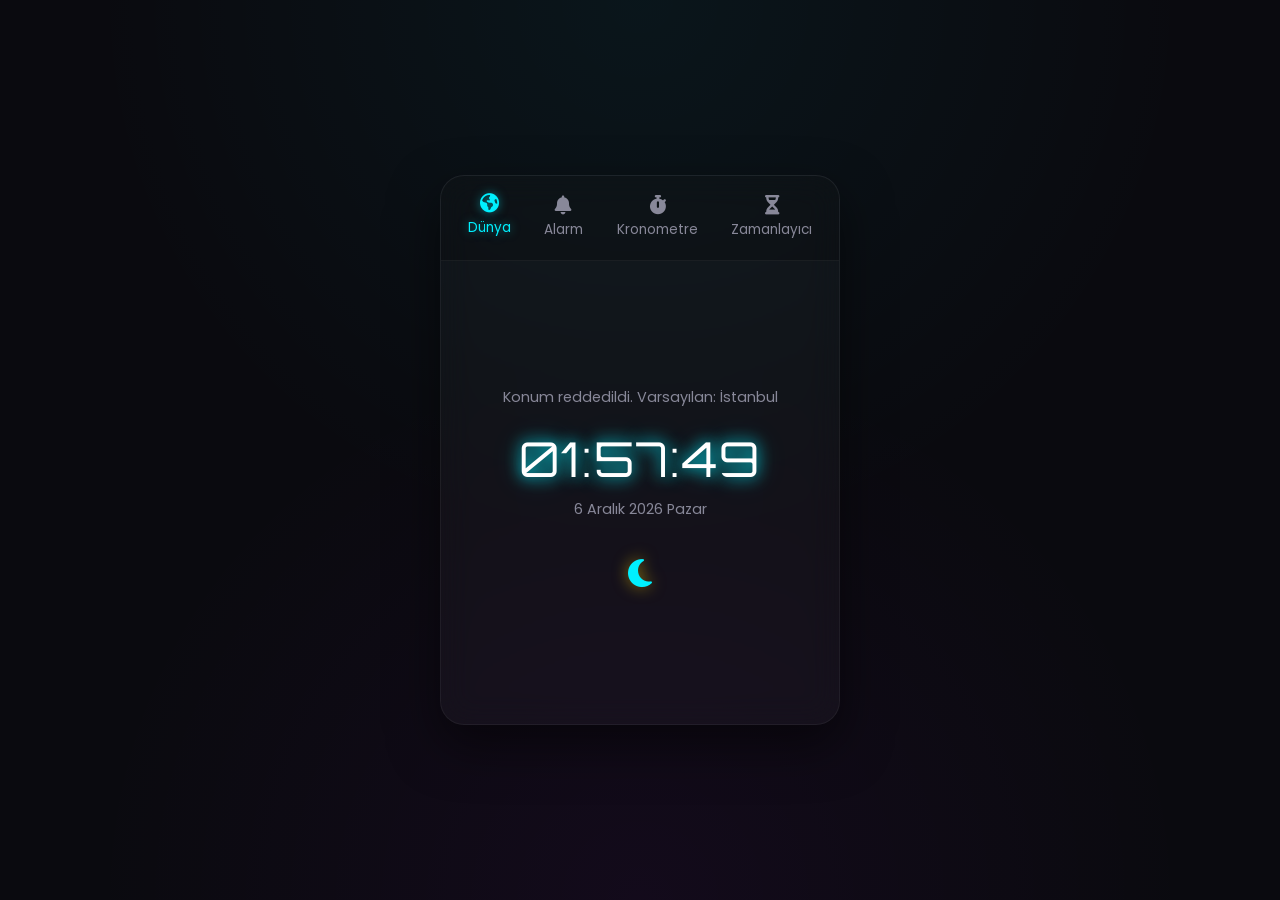
==== saat.html @ dd9979eb "Add files via upload" ====
<!DOCTYPE html>
<html lang="tr">
<head>
    <meta charset="UTF-8">
    <meta name="viewport" content="width=device-width, initial-scale=1.0">
    <title>Zarif Saat Arayüzü</title>
    <link rel="stylesheet" href="style.css">
    <link rel="stylesheet" href="https://cdnjs.cloudflare.com/ajax/libs/font-awesome/6.4.0/css/all.min.css">
</head>
<body>

    <div class="app-container">
        <nav class="tabs">
            <button class="tab-btn active" data-target="world-clock"><i class="fa-solid fa-earth-americas"></i> Dünya</button>
            <button class="tab-btn" data-target="alarm"><i class="fa-solid fa-bell"></i> Alarm</button>
            <button class="tab-btn" data-target="stopwatch"><i class="fa-solid fa-stopwatch"></i> Kronometre</button>
            <button class="tab-btn" data-target="timer"><i class="fa-solid fa-hourglass-half"></i> Zamanlayıcı</button>
        </nav>

        <main class="content-area">
            
            <section id="world-clock" class="panel active">
                <div class="location-status" id="location-status">Konum aranıyor...</div>
                <div class="time-display glow-text" id="current-time">00:00:00</div>
                <div class="date-display" id="current-date">--</div>
                <div class="day-night-indicator" id="dn-indicator">
                    <i class="fa-solid fa-sun"></i>
                </div>
            </section>

            <section id="alarm" class="panel">
                <div class="alarm-ui">
                    <div class="time-setter">
                        <div class="setter-column">
                            <button class="arrow-btn" onclick="adjustTime('hour', 1)"><i class="fa-solid fa-chevron-up"></i></button>
                            <div class="setter-value glow-text" id="alarm-hour">07</div>
                            <button class="arrow-btn" onclick="adjustTime('hour', -1)"><i class="fa-solid fa-chevron-down"></i></button>
                        </div>
                        <span class="colon">:</span>
                        <div class="setter-column">
                            <button class="arrow-btn" onclick="adjustTime('minute', 1)"><i class="fa-solid fa-chevron-up"></i></button>
                            <div class="setter-value glow-text" id="alarm-minute">30</div>
                            <button class="arrow-btn" onclick="adjustTime('minute', -1)"><i class="fa-solid fa-chevron-down"></i></button>
                        </div>
                    </div>
                    <button class="action-btn" id="set-alarm-btn">Alarmı Kur</button>
                </div>
                <div id="active-alarm-text" class="status-text"></div>
            </section>

            <section id="stopwatch" class="panel">
                <div class="time-display glow-text" id="stopwatch-display">00:00:00.00</div>
                <div class="controls">
                    <button class="action-btn" id="sw-start">Başlat</button>
                    <button class="action-btn secondary" id="sw-reset">Sıfırla</button>
                </div>
            </section>

            <section id="timer" class="panel">
                <div class="timer-inputs" id="timer-setup">
                    <input type="number" id="timer-m" placeholder="Dk" min="0" max="59" class="glass-input">
                    <span class="colon">:</span>
                    <input type="number" id="timer-s" placeholder="Sn" min="0" max="59" class="glass-input">
                </div>
                <div class="time-display glow-text hidden" id="timer-display">00:00</div>
                <div class="controls">
                    <button class="action-btn" id="timer-start">Başlat</button>
                    <button class="action-btn secondary" id="timer-reset">İptal</button>
                </div>
            </section>

        </main>
    </div>

    <script src="script.js"></script>
</body>
</html>
---- style.css ----
@import url('https://fonts.googleapis.com/css2?family=Orbitron:wght@400;700&family=Poppins:wght@300;400;600&display=swap');

:root {
    --bg-color: #0a0a0f;
    --panel-bg: rgba(255, 255, 255, 0.03);
    --primary-glow: #00f0ff;
    --secondary-glow: #bc13fe;
    --text-main: #ffffff;
    --text-muted: #888899;
}

* {
    box-sizing: border-box;
    margin: 0;
    padding: 0;
}

body {
    background-color: var(--bg-color);
    color: var(--text-main);
    font-family: 'Poppins', sans-serif;
    display: flex;
    justify-content: center;
    align-items: center;
    height: 100vh;
    overflow: hidden;
    background-image: radial-gradient(circle at 50% 0%, rgba(0, 240, 255, 0.05), transparent 50%),
                      radial-gradient(circle at 50% 100%, rgba(188, 19, 254, 0.05), transparent 50%);
}

.app-container {
    background: var(--panel-bg);
    backdrop-filter: blur(16px);
    -webkit-backdrop-filter: blur(16px);
    border: 1px solid rgba(255, 255, 255, 0.05);
    border-radius: 24px;
    width: 400px;
    height: 550px;
    box-shadow: 0 20px 50px rgba(0,0,0,0.5);
    display: flex;
    flex-direction: column;
    overflow: hidden;
}

/* Sekmeler (Tabs) */
.tabs {
    display: flex;
    justify-content: space-around;
    padding: 20px 10px;
    background: rgba(0,0,0,0.2);
    border-bottom: 1px solid rgba(255,255,255,0.05);
}

.tab-btn {
    background: none;
    border: none;
    color: var(--text-muted);
    font-family: 'Poppins', sans-serif;
    font-size: 0.85rem;
    cursor: pointer;
    transition: all 0.3s ease;
    display: flex;
    flex-direction: column;
    align-items: center;
    gap: 5px;
}

.tab-btn i { font-size: 1.2rem; }

.tab-btn.active {
    color: var(--primary-glow);
    text-shadow: 0 0 10px rgba(0, 240, 255, 0.5);
    transform: translateY(-2px);
}

/* İçerik Alanı */
.content-area {
    flex: 1;
    position: relative;
}

.panel {
    position: absolute;
    top: 0; left: 0; right: 0; bottom: 0;
    padding: 30px;
    display: flex;
    flex-direction: column;
    align-items: center;
    justify-content: center;
    opacity: 0;
    pointer-events: none;
    transform: scale(0.95);
    transition: all 0.4s cubic-bezier(0.175, 0.885, 0.32, 1.275);
}

.panel.active {
    opacity: 1;
    pointer-events: all;
    transform: scale(1);
}

/* Tipografi ve Işıltı */
.glow-text {
    font-family: 'Orbitron', sans-serif;
    color: #fff;
    text-shadow: 0 0 15px var(--primary-glow), 0 0 30px rgba(0, 240, 255, 0.3);
}

.time-display {
    font-size: 3rem;
    letter-spacing: 2px;
    margin: 10px 0;
}

.date-display, .location-status, .status-text {
    color: var(--text-muted);
    font-size: 0.9rem;
    margin-bottom: 10px;
    text-align: center;
}

.day-night-indicator {
    font-size: 2rem;
    margin-top: 20px;
    color: #ffd700;
    text-shadow: 0 0 15px rgba(255, 215, 0, 0.5);
    animation: pulse 3s infinite;
}

/* Özel Şık Alarm UI */
.alarm-ui {
    display: flex;
    flex-direction: column;
    align-items: center;
    gap: 30px;
}

.time-setter {
    display: flex;
    align-items: center;
    gap: 15px;
}

.setter-column {
    display: flex;
    flex-direction: column;
    align-items: center;
    gap: 10px;
}

.arrow-btn {
    background: transparent;
    border: none;
    color: var(--text-muted);
    font-size: 1.5rem;
    cursor: pointer;
    transition: all 0.2s;
}

.arrow-btn:hover {
    color: var(--primary-glow);
    transform: scale(1.2);
}

.setter-value {
    font-size: 3.5rem;
    width: 80px;
    text-align: center;
    user-select: none;
}

.colon {
    font-family: 'Orbitron', sans-serif;
    font-size: 3rem;
    color: var(--primary-glow);
    animation: blink 1s infinite;
}

/* Butonlar ve Girdiler */
.controls {
    display: flex;
    gap: 15px;
    margin-top: 20px;
}

.action-btn {
    padding: 10px 25px;
    border: none;
    border-radius: 50px;
    background: linear-gradient(45deg, var(--primary-glow), var(--secondary-glow));
    color: white;
    font-family: 'Poppins', sans-serif;
    font-weight: 600;
    cursor: pointer;
    transition: all 0.3s;
    box-shadow: 0 5px 15px rgba(188, 19, 254, 0.3);
}

.action-btn:hover {
    box-shadow: 0 5px 25px rgba(0, 240, 255, 0.5);
    transform: translateY(-2px);
}

.action-btn.secondary {
    background: transparent;
    border: 1px solid var(--text-muted);
    box-shadow: none;
}

.action-btn.secondary:hover {
    border-color: #fff;
}

.timer-inputs {
    display: flex;
    align-items: center;
    gap: 10px;
    margin-bottom: 20px;
}

.glass-input {
    background: rgba(255,255,255,0.05);
    border: 1px solid rgba(255,255,255,0.1);
    color: white;
    font-family: 'Orbitron', sans-serif;
    font-size: 2rem;
    width: 80px;
    text-align: center;
    padding: 10px;
    border-radius: 12px;
    outline: none;
    transition: border 0.3s;
}

.glass-input:focus {
    border-color: var(--primary-glow);
}

.hidden { display: none !important; }

/* Animasyonlar */
@keyframes blink {
    0%, 100% { opacity: 1; }
    50% { opacity: 0.3; }
}

@keyframes pulse {
    0% { transform: scale(1); }
    50% { transform: scale(1.1); }
    100% { transform: scale(1); }
}

.pop-animation {
    animation: pop 0.3s ease;
}

@keyframes pop {
    0% { transform: scale(1); }
    50% { transform: scale(1.1); }
    100% { transform: scale(1); }
}
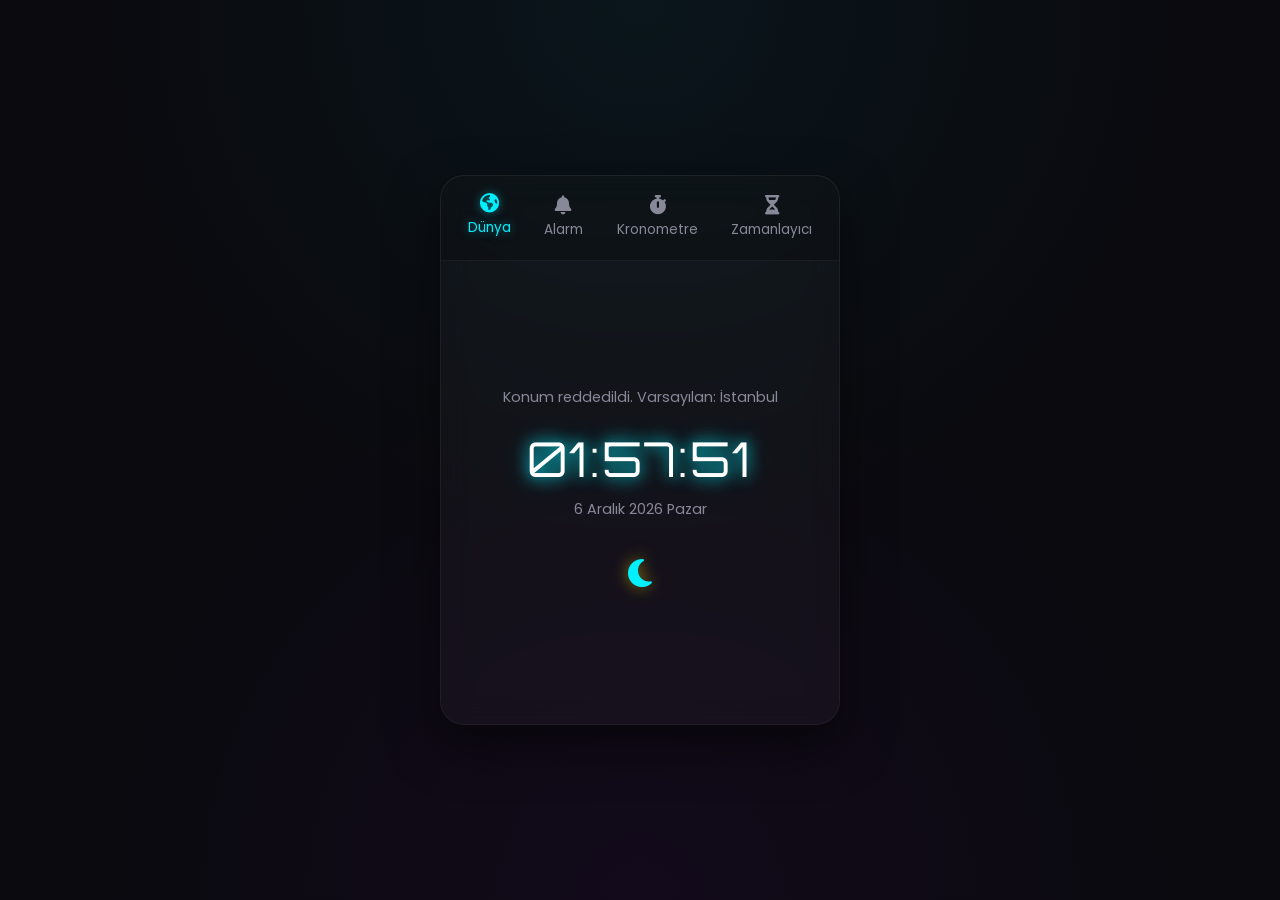
==== commit 5b62596d: "Add files via upload" ====
--- a/saat.html
+++ b/saat.html
@@ -4,8 +4,271 @@
     <meta charset="UTF-8">
     <meta name="viewport" content="width=device-width, initial-scale=1.0">
     <title>Zarif Saat Arayüzü</title>
-    <link rel="stylesheet" href="style.css">
+    
     <link rel="stylesheet" href="https://cdnjs.cloudflare.com/ajax/libs/font-awesome/6.4.0/css/all.min.css">
+    <link href="https://fonts.googleapis.com/css2?family=Orbitron:wght@400;700&family=Poppins:wght@300;400;600&display=swap" rel="stylesheet">
+
+    <style>
+        :root {
+            --bg-color: #0a0a0f;
+            --panel-bg: rgba(255, 255, 255, 0.03);
+            --primary-glow: #00f0ff;
+            --secondary-glow: #bc13fe;
+            --text-main: #ffffff;
+            --text-muted: #888899;
+        }
+
+        * {
+            box-sizing: border-box;
+            margin: 0;
+            padding: 0;
+        }
+
+        body {
+            background-color: var(--bg-color);
+            color: var(--text-main);
+            font-family: 'Poppins', sans-serif;
+            display: flex;
+            justify-content: center;
+            align-items: center;
+            height: 100vh;
+            overflow: hidden;
+            background-image: radial-gradient(circle at 50% 0%, rgba(0, 240, 255, 0.05), transparent 50%),
+                              radial-gradient(circle at 50% 100%, rgba(188, 19, 254, 0.05), transparent 50%);
+        }
+
+        .app-container {
+            background: var(--panel-bg);
+            backdrop-filter: blur(16px);
+            -webkit-backdrop-filter: blur(16px);
+            border: 1px solid rgba(255, 255, 255, 0.05);
+            border-radius: 24px;
+            width: 400px;
+            height: 550px;
+            box-shadow: 0 20px 50px rgba(0,0,0,0.5);
+            display: flex;
+            flex-direction: column;
+            overflow: hidden;
+        }
+
+        /* Sekmeler (Tabs) */
+        .tabs {
+            display: flex;
+            justify-content: space-around;
+            padding: 20px 10px;
+            background: rgba(0,0,0,0.2);
+            border-bottom: 1px solid rgba(255,255,255,0.05);
+        }
+
+        .tab-btn {
+            background: none;
+            border: none;
+            color: var(--text-muted);
+            font-family: 'Poppins', sans-serif;
+            font-size: 0.85rem;
+            cursor: pointer;
+            transition: all 0.3s ease;
+            display: flex;
+            flex-direction: column;
+            align-items: center;
+            gap: 5px;
+        }
+
+        .tab-btn i { font-size: 1.2rem; }
+
+        .tab-btn.active {
+            color: var(--primary-glow);
+            text-shadow: 0 0 10px rgba(0, 240, 255, 0.5);
+            transform: translateY(-2px);
+        }
+
+        /* İçerik Alanı */
+        .content-area {
+            flex: 1;
+            position: relative;
+        }
+
+        .panel {
+            position: absolute;
+            top: 0; left: 0; right: 0; bottom: 0;
+            padding: 30px;
+            display: flex;
+            flex-direction: column;
+            align-items: center;
+            justify-content: center;
+            opacity: 0;
+            pointer-events: none;
+            transform: scale(0.95);
+            transition: all 0.4s cubic-bezier(0.175, 0.885, 0.32, 1.275);
+        }
+
+        .panel.active {
+            opacity: 1;
+            pointer-events: all;
+            transform: scale(1);
+        }
+
+        /* Tipografi ve Işıltı */
+        .glow-text {
+            font-family: 'Orbitron', sans-serif;
+            color: #fff;
+            text-shadow: 0 0 15px var(--primary-glow), 0 0 30px rgba(0, 240, 255, 0.3);
+        }
+
+        .time-display {
+            font-size: 3rem;
+            letter-spacing: 2px;
+            margin: 10px 0;
+        }
+
+        .date-display, .location-status, .status-text {
+            color: var(--text-muted);
+            font-size: 0.9rem;
+            margin-bottom: 10px;
+            text-align: center;
+        }
+
+        .day-night-indicator {
+            font-size: 2rem;
+            margin-top: 20px;
+            color: #ffd700;
+            text-shadow: 0 0 15px rgba(255, 215, 0, 0.5);
+            animation: pulse 3s infinite;
+        }
+
+        /* Özel Şık Alarm UI */
+        .alarm-ui {
+            display: flex;
+            flex-direction: column;
+            align-items: center;
+            gap: 30px;
+        }
+
+        .time-setter {
+            display: flex;
+            align-items: center;
+            gap: 15px;
+        }
+
+        .setter-column {
+            display: flex;
+            flex-direction: column;
+            align-items: center;
+            gap: 10px;
+        }
+
+        .arrow-btn {
+            background: transparent;
+            border: none;
+            color: var(--text-muted);
+            font-size: 1.5rem;
+            cursor: pointer;
+            transition: all 0.2s;
+        }
+
+        .arrow-btn:hover {
+            color: var(--primary-glow);
+            transform: scale(1.2);
+        }
+
+        .setter-value {
+            font-size: 3.5rem;
+            width: 80px;
+            text-align: center;
+            user-select: none;
+        }
+
+        .colon {
+            font-family: 'Orbitron', sans-serif;
+            font-size: 3rem;
+            color: var(--primary-glow);
+            animation: blink 1s infinite;
+        }
+
+        /* Butonlar ve Girdiler */
+        .controls {
+            display: flex;
+            gap: 15px;
+            margin-top: 20px;
+        }
+
+        .action-btn {
+            padding: 10px 25px;
+            border: none;
+            border-radius: 50px;
+            background: linear-gradient(45deg, var(--primary-glow), var(--secondary-glow));
+            color: white;
+            font-family: 'Poppins', sans-serif;
+            font-weight: 600;
+            cursor: pointer;
+            transition: all 0.3s;
+            box-shadow: 0 5px 15px rgba(188, 19, 254, 0.3);
+        }
+
+        .action-btn:hover {
+            box-shadow: 0 5px 25px rgba(0, 240, 255, 0.5);
+            transform: translateY(-2px);
+        }
+
+        .action-btn.secondary {
+            background: transparent;
+            border: 1px solid var(--text-muted);
+            box-shadow: none;
+        }
+
+        .action-btn.secondary:hover {
+            border-color: #fff;
+        }
+
+        .timer-inputs {
+            display: flex;
+            align-items: center;
+            gap: 10px;
+            margin-bottom: 20px;
+        }
+
+        .glass-input {
+            background: rgba(255,255,255,0.05);
+            border: 1px solid rgba(255,255,255,0.1);
+            color: white;
+            font-family: 'Orbitron', sans-serif;
+            font-size: 2rem;
+            width: 80px;
+            text-align: center;
+            padding: 10px;
+            border-radius: 12px;
+            outline: none;
+            transition: border 0.3s;
+        }
+
+        .glass-input:focus {
+            border-color: var(--primary-glow);
+        }
+
+        .hidden { display: none !important; }
+
+        /* Animasyonlar */
+        @keyframes blink {
+            0%, 100% { opacity: 1; }
+            50% { opacity: 0.3; }
+        }
+
+        @keyframes pulse {
+            0% { transform: scale(1); }
+            50% { transform: scale(1.1); }
+            100% { transform: scale(1); }
+        }
+
+        .pop-animation {
+            animation: pop 0.3s ease;
+        }
+
+        @keyframes pop {
+            0% { transform: scale(1); }
+            50% { transform: scale(1.1); }
+            100% { transform: scale(1); }
+        }
+    </style>
 </head>
 <body>
 
@@ -72,6 +335,226 @@
         </main>
     </div>
 
-    <script src="script.js"></script>
+    <script>
+        // --- Sekme (Tab) Mantığı ---
+        const tabBtns = document.querySelectorAll('.tab-btn');
+        const panels = document.querySelectorAll('.panel');
+
+        tabBtns.forEach(btn => {
+            btn.addEventListener('click', () => {
+                // Aktif sınıfları temizle
+                tabBtns.forEach(b => b.classList.remove('active'));
+                panels.forEach(p => p.classList.remove('active'));
+                
+                // Yenisini ekle
+                btn.classList.add('active');
+                document.getElementById(btn.dataset.target).classList.add('active');
+            });
+        });
+
+        // --- 1. Dünya Saati ve Konum ---
+        let userTimezone = null;
+        const timeDisplay = document.getElementById('current-time');
+        const dateDisplay = document.getElementById('current-date');
+        const locationStatus = document.getElementById('location-status');
+        const dnIndicator = document.getElementById('dn-indicator');
+
+        // Konum İzni İsteme ve Ayarlama
+        function initLocation() {
+            if ("geolocation" in navigator) {
+                navigator.geolocation.getCurrentPosition(
+                    (position) => {
+                        // İzin verildi, sistemin yerel saatini kullanıyoruz.
+                        userTimezone = Intl.DateTimeFormat().resolvedOptions().timeZone;
+                        locationStatus.innerText = `Konum: ${userTimezone.split('/')[1].replace('_', ' ')}`;
+                    },
+                    (error) => {
+                        // İzin reddedildi veya hata oluştu -> Varsayılan İstanbul
+                        userTimezone = "Europe/Istanbul";
+                        locationStatus.innerText = "Konum reddedildi. Varsayılan: İstanbul";
+                    }
+                );
+            } else {
+                userTimezone = "Europe/Istanbul";
+            }
+        }
+
+        function updateWorldClock() {
+            if (!userTimezone) return;
+
+            const now = new Date();
+            const optionsTime = { timeZone: userTimezone, hour: '2-digit', minute: '2-digit', second: '2-digit', hour12: false };
+            const optionsDate = { timeZone: userTimezone, weekday: 'long', year: 'numeric', month: 'long', day: 'numeric' };
+            
+            const timeString = new Intl.DateTimeFormat('tr-TR', optionsTime).format(now);
+            const dateString = new Intl.DateTimeFormat('tr-TR', optionsDate).format(now);
+            
+            timeDisplay.innerText = timeString;
+            dateDisplay.innerText = dateString;
+
+            // Gece/Gündüz Göstergesi (Sabah 6 ile Akşam 18 arası gündüz kabul edildi)
+            const hour = parseInt(timeString.split(':')[0]);
+            if (hour >= 6 && hour < 18) {
+                dnIndicator.innerHTML = '<i class="fa-solid fa-sun"></i>';
+                dnIndicator.style.color = "#ffd700"; // Sarı güneş
+            } else {
+                dnIndicator.innerHTML = '<i class="fa-solid fa-moon"></i>';
+                dnIndicator.style.color = "#00f0ff"; // Mavi ay
+            }
+        }
+
+        setInterval(updateWorldClock, 1000);
+        initLocation();
+
+        // --- 2. Özel Şık Alarm ---
+        let alarmHour = 7;
+        let alarmMinute = 30;
+        let alarmSet = false;
+
+        const hourEl = document.getElementById('alarm-hour');
+        const minuteEl = document.getElementById('alarm-minute');
+        const statusText = document.getElementById('active-alarm-text');
+
+        function adjustTime(type, amount) {
+            if (type === 'hour') {
+                alarmHour = (alarmHour + amount + 24) % 24;
+                hourEl.innerText = alarmHour.toString().padStart(2, '0');
+                animateElement(hourEl);
+            } else {
+                alarmMinute = (alarmMinute + amount + 60) % 60;
+                minuteEl.innerText = alarmMinute.toString().padStart(2, '0');
+                animateElement(minuteEl);
+            }
+        }
+
+        function animateElement(el) {
+            el.classList.remove('pop-animation');
+            void el.offsetWidth; // Reflow tetikle (animasyonu yeniden başlatmak için)
+            el.classList.add('pop-animation');
+        }
+
+        document.getElementById('set-alarm-btn').addEventListener('click', () => {
+            alarmSet = true;
+            const hText = alarmHour.toString().padStart(2, '0');
+            const mText = alarmMinute.toString().padStart(2, '0');
+            statusText.innerText = `Alarm ${hText}:${mText} için kuruldu.`;
+        });
+
+        // Alarm Kontrol Döngüsü
+        setInterval(() => {
+            if (!alarmSet || !userTimezone) return;
+            const now = new Date();
+            const optionsTime = { timeZone: userTimezone, hour: '2-digit', minute: '2-digit', hour12: false };
+            const currentTime = new Intl.DateTimeFormat('tr-TR', optionsTime).format(now);
+            
+            const alarmTimeStr = `${alarmHour.toString().padStart(2,'0')}:${alarmMinute.toString().padStart(2,'0')}`;
+            
+            if (currentTime === alarmTimeStr && now.getSeconds() === 0) {
+                alert(`⏰ ALARM VAKTİ! Saat: ${alarmTimeStr}`);
+                alarmSet = false;
+                statusText.innerText = "";
+            }
+        }, 1000);
+
+        // --- 3. Kronometre ---
+        let swStartTime;
+        let swInterval;
+        let swRunning = false;
+        let swElapsedTime = 0;
+        const swDisplay = document.getElementById('stopwatch-display');
+        const swStartBtn = document.getElementById('sw-start');
+
+        function updateStopwatch() {
+            const now = Date.now();
+            const diff = now - swStartTime + swElapsedTime;
+            
+            const h = Math.floor(diff / 3600000);
+            const m = Math.floor((diff % 3600000) / 60000);
+            const s = Math.floor((diff % 60000) / 1000);
+            const ms = Math.floor((diff % 1000) / 10);
+            
+            swDisplay.innerText = 
+                `${h > 0 ? h.toString().padStart(2,'0') + ':' : ''}` +
+                `${m.toString().padStart(2,'0')}:` +
+                `${s.toString().padStart(2,'0')}.` +
+                `${ms.toString().padStart(2,'0')}`;
+        }
+
+        swStartBtn.addEventListener('click', () => {
+            if (!swRunning) {
+                swStartTime = Date.now();
+                swInterval = setInterval(updateStopwatch, 10);
+                swStartBtn.innerText = "Durdur";
+                swRunning = true;
+            } else {
+                clearInterval(swInterval);
+                swElapsedTime += Date.now() - swStartTime;
+                swStartBtn.innerText = "Devam Et";
+                swRunning = false;
+            }
+        });
+
+        document.getElementById('sw-reset').addEventListener('click', () => {
+            clearInterval(swInterval);
+            swRunning = false;
+            swElapsedTime = 0;
+            swDisplay.innerText = "00:00:00.00";
+            swStartBtn.innerText = "Başlat";
+        });
+
+        // --- 4. Zamanlayıcı (Timer) ---
+        let timerInterval;
+        let timerSeconds = 0;
+        const timerSetup = document.getElementById('timer-setup');
+        const timerDisplay = document.getElementById('timer-display');
+        const timerStartBtn = document.getElementById('timer-start');
+
+        function updateTimerDisplay() {
+            const m = Math.floor(timerSeconds / 60);
+            const s = timerSeconds % 60;
+            timerDisplay.innerText = `${m.toString().padStart(2,'0')}:${s.toString().padStart(2,'0')}`;
+        }
+
+        timerStartBtn.addEventListener('click', () => {
+            if (timerStartBtn.innerText === "Başlat") {
+                const mInput = parseInt(document.getElementById('timer-m').value) || 0;
+                const sInput = parseInt(document.getElementById('timer-s').value) || 0;
+                timerSeconds = (mInput * 60) + sInput;
+                
+                if (timerSeconds <= 0) return;
+
+                timerSetup.classList.add('hidden');
+                timerDisplay.classList.remove('hidden');
+                updateTimerDisplay();
+                
+                timerStartBtn.innerText = "Durdur";
+                
+                timerInterval = setInterval(() => {
+                    timerSeconds--;
+                    updateTimerDisplay();
+                    
+                    if (timerSeconds <= 0) {
+                        clearInterval(timerInterval);
+                        alert("Zaman doldu!");
+                        resetTimer();
+                    }
+                }, 1000);
+            } else {
+                clearInterval(timerInterval);
+                timerStartBtn.innerText = "Başlat";
+            }
+        });
+
+        function resetTimer() {
+            clearInterval(timerInterval);
+            timerSetup.classList.remove('hidden');
+            timerDisplay.classList.add('hidden');
+            timerStartBtn.innerText = "Başlat";
+            document.getElementById('timer-m').value = '';
+            document.getElementById('timer-s').value = '';
+        }
+
+        document.getElementById('timer-reset').addEventListener('click', resetTimer);
+    </script>
 </body>
 </html>
